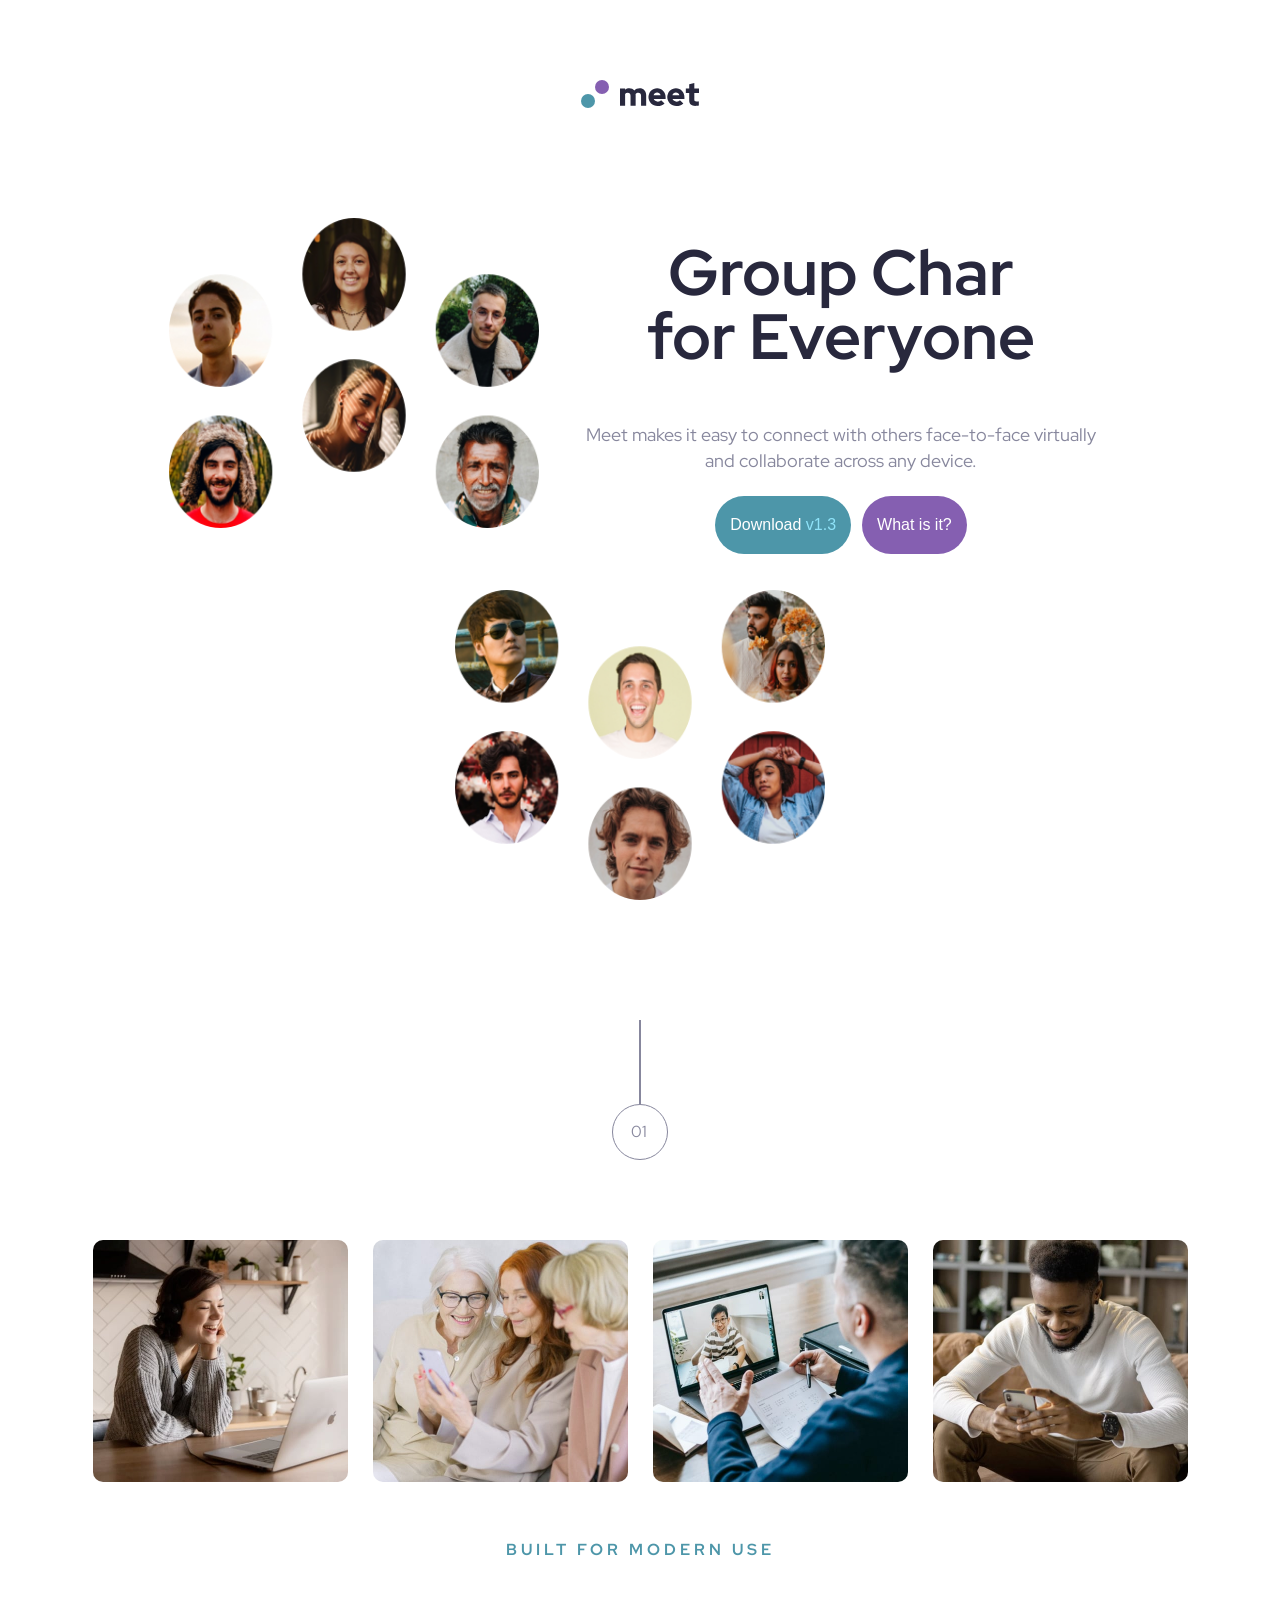
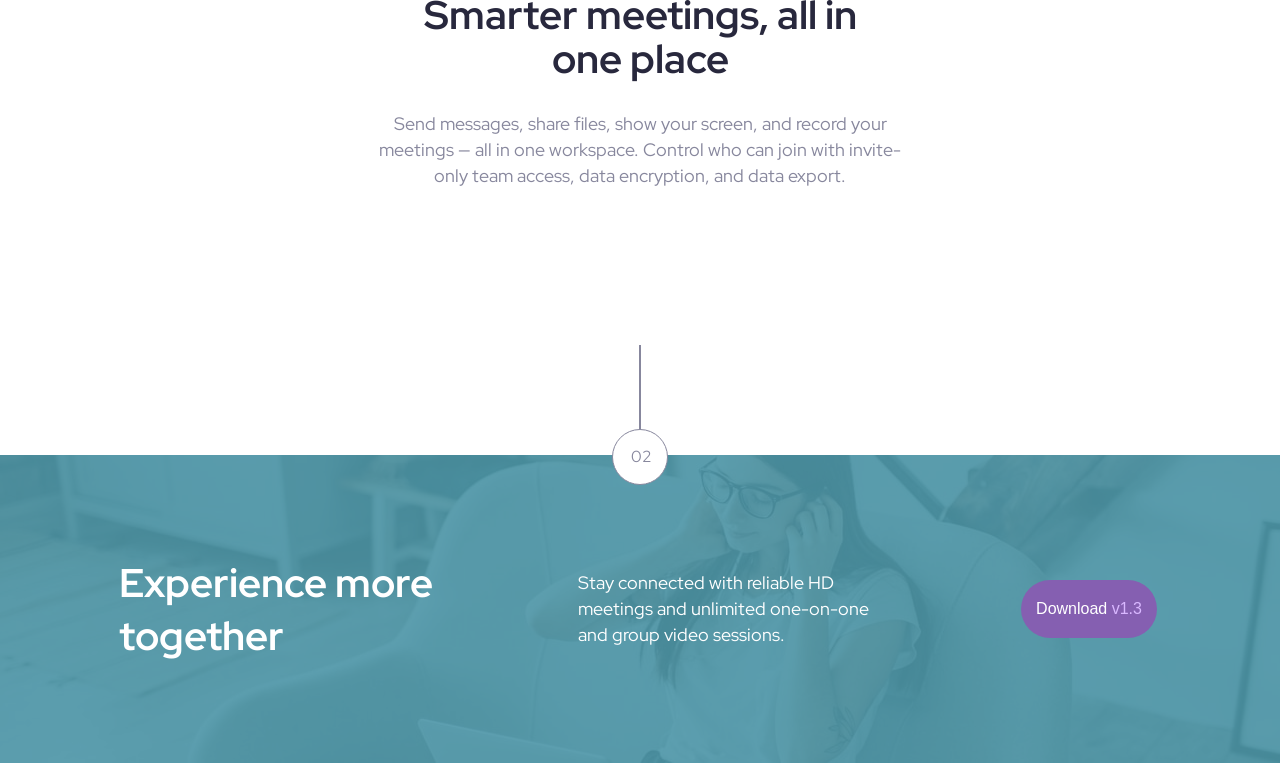
==== index.html @ e16676ee "meet landing page" ====
<!DOCTYPE html>
<html lang="en">
<head>
  <meta charset="UTF-8">
  <meta name="viewport" content="width=device-width, initial-scale=1.0">

  <link rel="icon" type="image/png" sizes="32x32" href="./assets/favicon-32x32.png">
  <link rel="stylesheet" href="./styles.css"></link>
  <link href='https://fonts.googleapis.com/css?family=Red Hat Display' rel='stylesheet'>  
  <title>Frontend Mentor | Meet landing page</title>
</head>
<body>
  <section class="header">
    <div class="logo">
      <img class="logo-img" src="./assets/logo.svg" alt="Logo"/>
    </div>
    <div class="hidden-img-container">
      <img class="hidden-img" src="./assets/tablet/image-hero.png" alt="image profiles">
    </div>
    <div class="flex">
      <div class="img-cover">
        <img class="img-hero-left img" src="./assets/desktop/image-hero-left.png" alt="image profiles left"/>
      </div>
      <div class="title">
        <h1>Group Char <br>for Everyone</h1>
        <p class="header-quote"> Meet makes it easy to connect with others face-to-face virtually and collaborate across any device.</p>
        <div class="button">
          <button class="button-hero-left" type="button">Download <span class="version">v1.3</span></button>
          <button class="button-hero-right" type="button">What is it?</button>
        </div>
      </div>
      <div class="img-cover">
        <img class="img-hero-right img" src="./assets/desktop/image-hero-right.png" alt="image profiles right"/>
      </div>
    </div>
  </section>

  <div class="circle">
    <div class="vertical"></div>
    <div class="inner-circle"><p class="circle-text">01</p></div>
  </div>

  <section class="gallary-container">
    <div class="img-item">
      <img class="img-gallary" src="./assets/desktop/image-woman-in-videocall.jpg" alt="image of a woman in video call"/>
    </div>
    <div class="img-item">
      <img class="img-gallary" src="./assets/desktop/image-women-videochatting.jpg" alt="image of a women in video chatting"/>
    </div>
    <div class="img-item">
      <img class="img-gallary" src="./assets/desktop/image-men-in-meeting.jpg" alt="image of a men in a meeting"/>
    </div>
    <div class="img-item">
      <img class="img-gallary" src="./assets/desktop/image-man-texting.jpg" alt="image of a man texting"/>
    </div>
  </section>

  <section class="last">
    <p class="last-quote">BUILT FOR MODERN USE</p>
    <h2>Smarter meetings, all in one place</h2>
    <p class="content">Send messages, share files, show your screen, and record your meetings — all in one workspace. Control who can join with invite-only team access, data encryption, and data export.</p>
  </section>

  <div class="circle circle-two">
    <div class="vertical"></div>
    <div class="inner-circle"><p class="circle-text">02</p></div>
  </div>

  <footer id="footer">
    <div class="footer-container">
      <p class="footer-title">Experience more together</p>
      <p class="footer-quote">Stay connected with reliable HD meetings and unlimited one-on-one and group video sessions.</p>
      <div>
        <button type="button" class="footer-button">Download <span class="footer-version">v1.3</span></button>
      </div>
    </div>
  </footer>
</body>
</html>
---- styles.css ----
*{
    box-sizing: border-box;
}
body {
    margin: 0;
    font-family: 'Red Hat Display';
}
.logo {
    width: 119px;
    height: 28px;
    margin: 80px auto;
}
.hidden-img {
    display: none;
}
.flex {
    display: flex;
    justify-content: center;
    flex-wrap: wrap;
    align-items: center;
    gap: 32px;
}
.img-cover {
    width: 370px;
    height: 310px;
}
.img {
    width: 100%;
    height: 100%;
}
.title {
    width: 540px;
    text-align: center;
}
h1 {
    font-size: 64px;
    line-height: 64px;
    color: #28283D;
    width: 445px;
    margin-left: auto;
    margin-right: auto;
    font-weight: bold;
}
.header-quote {
    font-size: 18px;
    color: #87879D;
    line-height: 26px;
    width: 540px;
    text-align: center;
}
button {
    border: none;
    border-radius: 30px;
    color: #ffffff;
    padding: 15px;
    margin: 4px;
    width: 193;
    height: 58px;
    font-size: 16px;
    line-height: 26px;
    text-align: left;
    vertical-align: top;
}
.button-hero-left{
    background-color: #4D96A9;
}
.button-hero-right, .footer-button {
    background-color: #855FB1;
}
button:hover {
    cursor: pointer;
}
.button-hero-left:hover {
    background-color: #71C0D4;
}
.button-hero-right:hover, .footer-button:hover {
    background-color: #B18BDD;
}
.version {
    color: #8FE3F9
}
.footer-version {
    color: #D9B8FF
}
.circle {
    margin: 120px auto 80px auto;
}

.inner-circle {
    width: 56px;
    height: 56px;
    border: 1px solid #87879D;
    border-radius: 10000px;
    margin: auto;
    background-color: #ffffff;
}
.vertical {
    height: 84px;
    border: 1px solid #87879D;
    margin: auto;
    background-color: #87879D;
    width: 1px;
}
.circle-text {
    font-size: 16px;
    color: #87879D;
    width: 18px;
    line-height: 26px;
    margin: 25% auto;
}
.gallary-container {
    display: flex;
    flex-wrap: wrap;
    justify-content: center;
    gap: 25px;
    align-items: center;
}
.img-gallary {
    width: 100%;
    height: 242px;
    border-radius: 10px;
}
.last {
    width: 540px;
    height: 288px;
    margin: 50px auto;
}
.last-quote {
    font-size: 16px;
    line-height: 26px;
    letter-spacing: 4px;
    color: #4D96A9;
    text-align: center;
    font-weight: bold;
    margin-top: 0;
}
h2 {
    width: 445px;
    font-size: 40px;
    line-height: 44px;
    font-weight: bold;
    color: #28283D;
    text-align: center;
    margin: 30px auto;
}
.content {
    width: 540px;
    font-size: 18px;
    line-height: 26px;
    color: #87879D;
    text-align: center;
    margin-bottom: 0;
}
.circle-two {
    position: relative;
    margin-bottom: -30px;
    z-index: 99999;
}
#footer {
    background-image: url("./assets/desktop/image-footer.jpg");
    height: 308px;
}
.footer-container {
    display: flex;
    flex-wrap: wrap;
    justify-content: space-evenly;
    align-items: center;
    height: 308px;
    background-color: hsl(192, 37%, 48%, 0.9);
    margin-bottom: 0;
}
.footer-title {
    width: 340px;
    font-size: 40px;
    text-align: left;
    font-weight: bold;
    color: #ffffff;
}
.footer-quote {
    width: 320px;
    font-size: 18px;
    line-height: 26px;
    vertical-align: top;
    color: #ffffff;
    text-align: left;
}
@media (max-width: 768px) {
    #footer {
        background-image: url(./assets/tablet/image-footer.jpg);
    }

    .hidden-img{
        display: block;
        max-width: 100%;
        margin-bottom: 50px;
    }
    .img-cover {
        display: none;
    }
    .flex , h1, .header-quote{
        width: 100%;
        max-width: 100%;
    }
    .img-gallary {
        width: 151px;
        height: 143px;
    }
    .last, .last-quote, h2 {
        max-width: 100%;
    }
    .content {
        max-width: 100%;
        width: 100%;
    }
    .footer-container {
        flex-direction: column;
    }
    #footer, .footer-container {
        height: auto;
    }
    .footer-button, .footer-title, .footer-quote {
        max-width: 100%;
        text-align: center;
    }

}
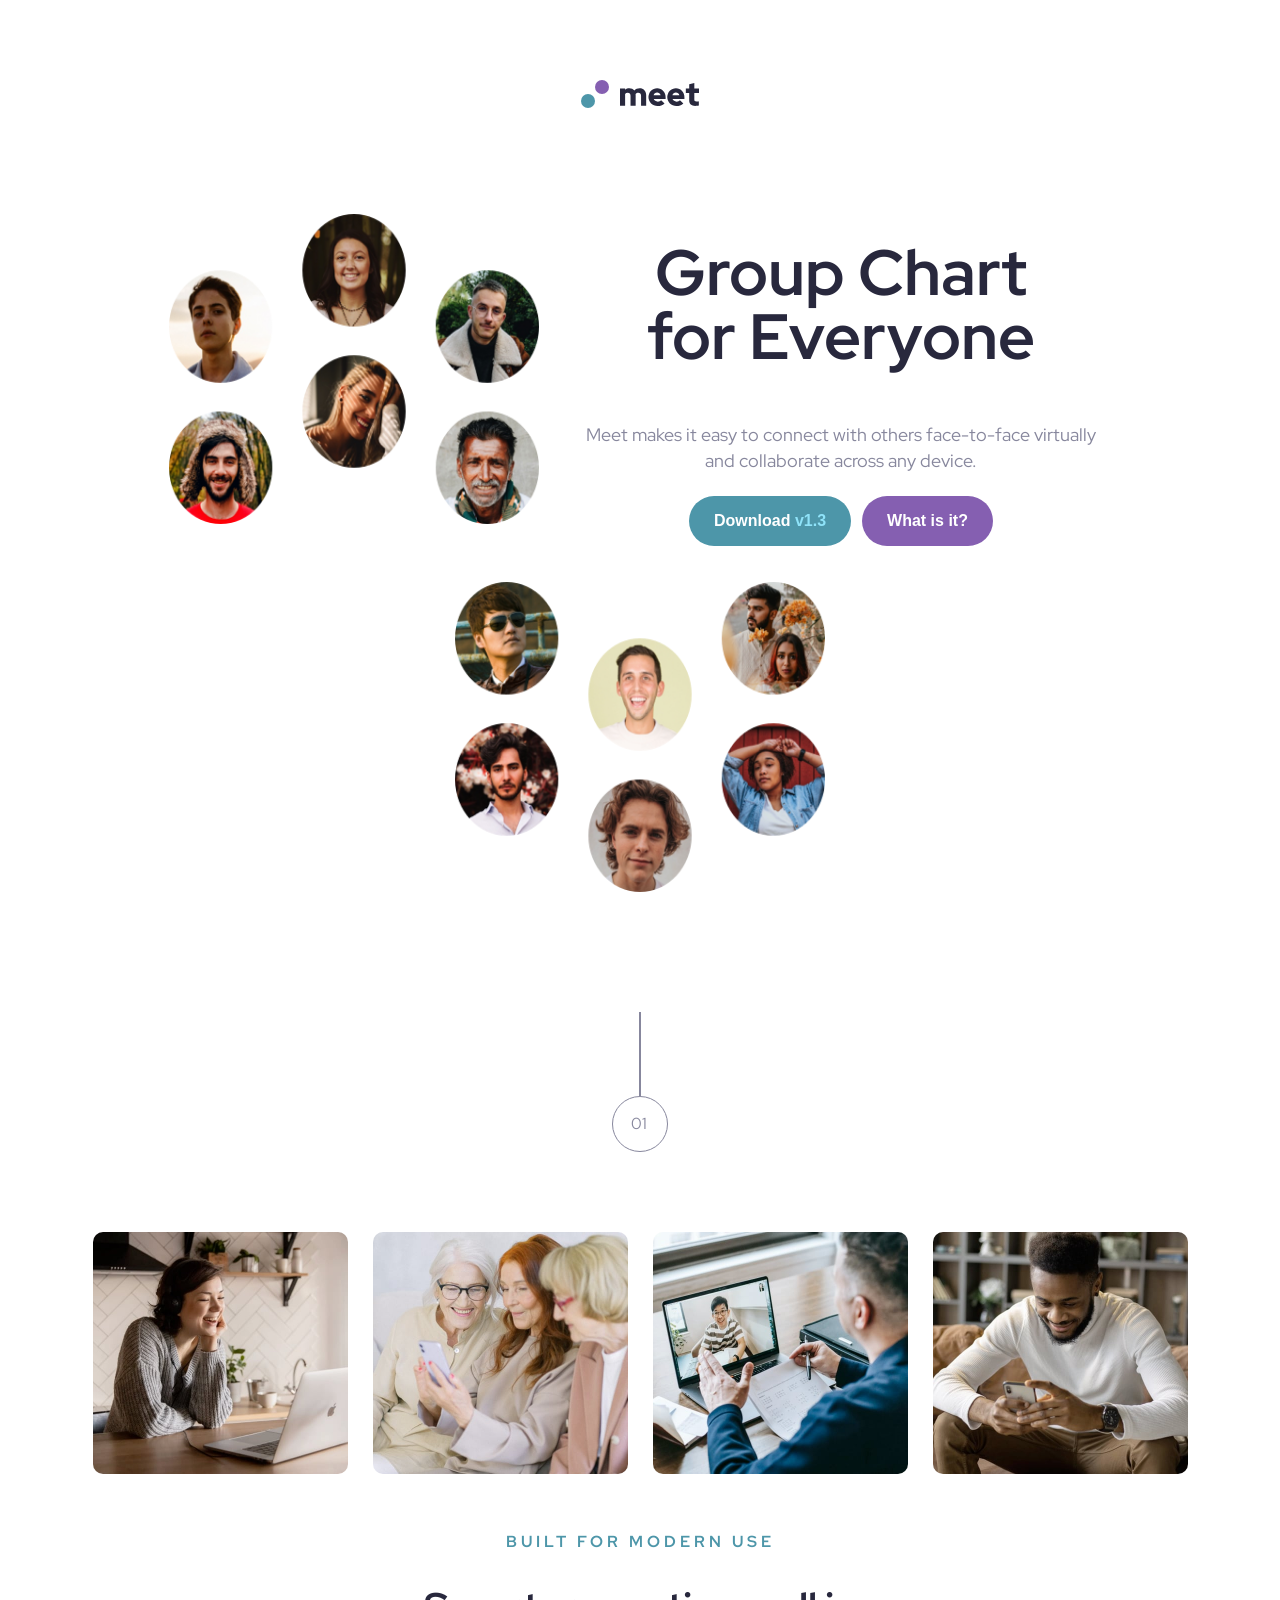
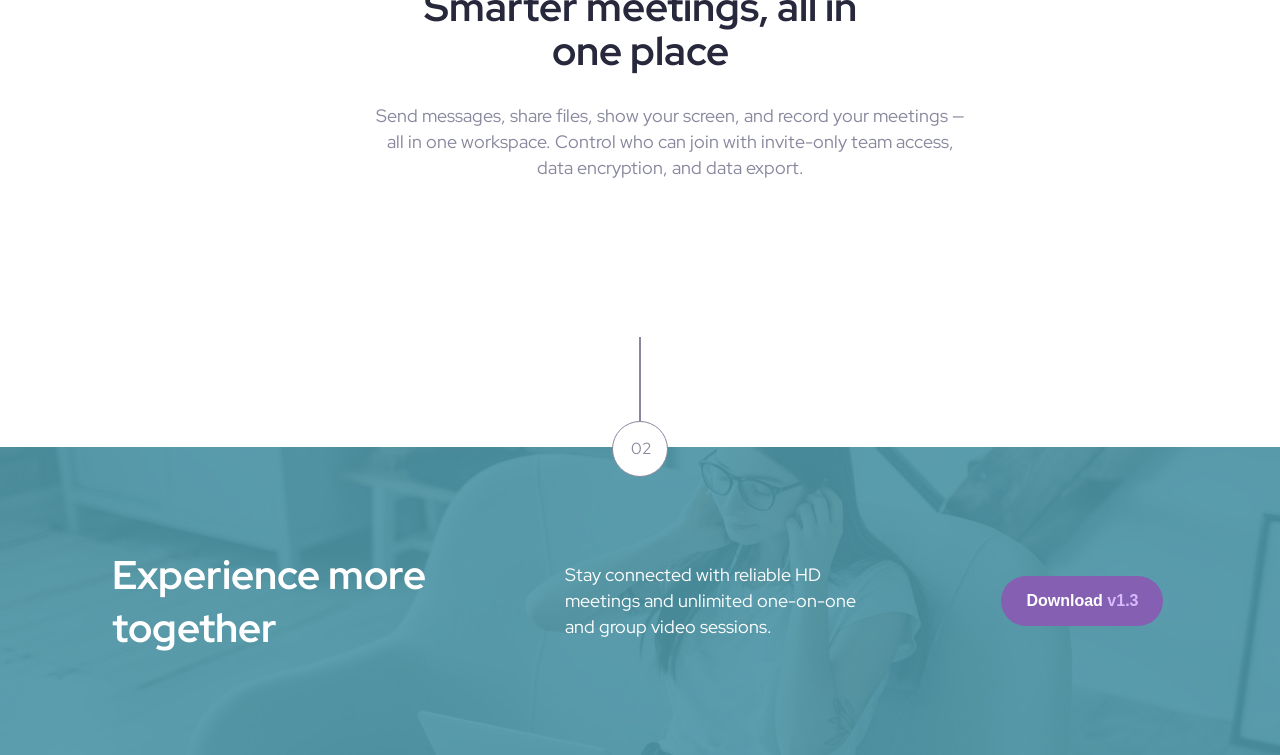
==== commit 34fe1aac: "update on styling" ====
--- a/index.html
+++ b/index.html
@@ -22,7 +22,7 @@
         <img class="img-hero-left img" src="./assets/desktop/image-hero-left.png" alt="image profiles left"/>
       </div>
       <div class="title">
-        <h1>Group Char <br>for Everyone</h1>
+        <h1>Group Chart for Everyone</h1>
         <p class="header-quote"> Meet makes it easy to connect with others face-to-face virtually and collaborate across any device.</p>
         <div class="button">
           <button class="button-hero-left" type="button">Download <span class="version">v1.3</span></button>
@@ -70,9 +70,9 @@
     <div class="footer-container">
       <p class="footer-title">Experience more together</p>
       <p class="footer-quote">Stay connected with reliable HD meetings and unlimited one-on-one and group video sessions.</p>
-      <div>
+      <p>
         <button type="button" class="footer-button">Download <span class="footer-version">v1.3</span></button>
-      </div>
+      </p>
     </div>
   </footer>
 </body>
--- a/styles.css
+++ b/styles.css
@@ -15,8 +15,8 @@
 }
 .flex {
     display: flex;
+    flex-wrap: wrap;
     justify-content: center;
-    flex-wrap: wrap;
     align-items: center;
     gap: 32px;
 }
@@ -49,17 +49,17 @@
     text-align: center;
 }
 button {
+    font-size: 16px;
+    line-height: 26px;
     border: none;
-    border-radius: 30px;
+    border-radius: 25px;
     color: #ffffff;
-    padding: 15px;
     margin: 4px;
-    width: 193;
-    height: 58px;
-    font-size: 16px;
-    line-height: 26px;
-    text-align: left;
+    height: 50px;
+    text-align: center;
     vertical-align: top;
+    padding: 0 25px 0 25px;
+    font-weight: bold;
 }
 .button-hero-left{
     background-color: #4D96A9;
@@ -144,7 +144,7 @@
     margin: 30px auto;
 }
 .content {
-    width: 540px;
+    width: 600px;
     font-size: 18px;
     line-height: 26px;
     color: #87879D;
@@ -154,7 +154,7 @@
 .circle-two {
     position: relative;
     margin-bottom: -30px;
-    z-index: 99999;
+    z-index: 1;
 }
 #footer {
     background-image: url("./assets/desktop/image-footer.jpg");
@@ -184,15 +184,17 @@
     color: #ffffff;
     text-align: left;
 }
-@media (max-width: 768px) {
+@media (max-width: 768px){
     #footer {
         background-image: url(./assets/tablet/image-footer.jpg);
+        background-repeat: no-repeat;
+        background-size: cover;
     }
 
     .hidden-img{
         display: block;
         max-width: 100%;
-        margin-bottom: 50px;
+        margin-bottom: 40px;
     }
     .img-cover {
         display: none;
@@ -200,6 +202,14 @@
     .flex , h1, .header-quote{
         width: 100%;
         max-width: 100%;
+    }
+    h1 {
+        width: 80%;
+    }
+    .header-quote {
+        width: 90%;
+        margin: auto;
+        margin-bottom: 50px;
     }
     .img-gallary {
         width: 151px;
@@ -214,13 +224,41 @@
     }
     .footer-container {
         flex-direction: column;
+        justify-content: center;
     }
     #footer, .footer-container {
-        height: auto;
-    }
+        height: 500px;
+    }
+
     .footer-button, .footer-title, .footer-quote {
-        max-width: 100%;
         text-align: center;
-    }
-
+        max-width: 100%;
+    }
+    .footer-quote {
+        width: 75%;
+        margin-top: 0;
+    }
+}
+@media (max-width: 400px) {
+    h1 {
+        width: 80%;
+        font-size: 50px;
+    }
+    .button {
+        display: flex;
+        justify-content: center;
+        flex-direction: column;
+        align-items: center;
+        gap: 15px;
+    }
+    .last {
+        max-width: 90%;
+    }
+    .content {
+        max-width: 95%;
+        margin: auto;
+    }
+    #footer {
+        background-image: url(./assets/mobile/image-footer.jpg);
+    }
 }
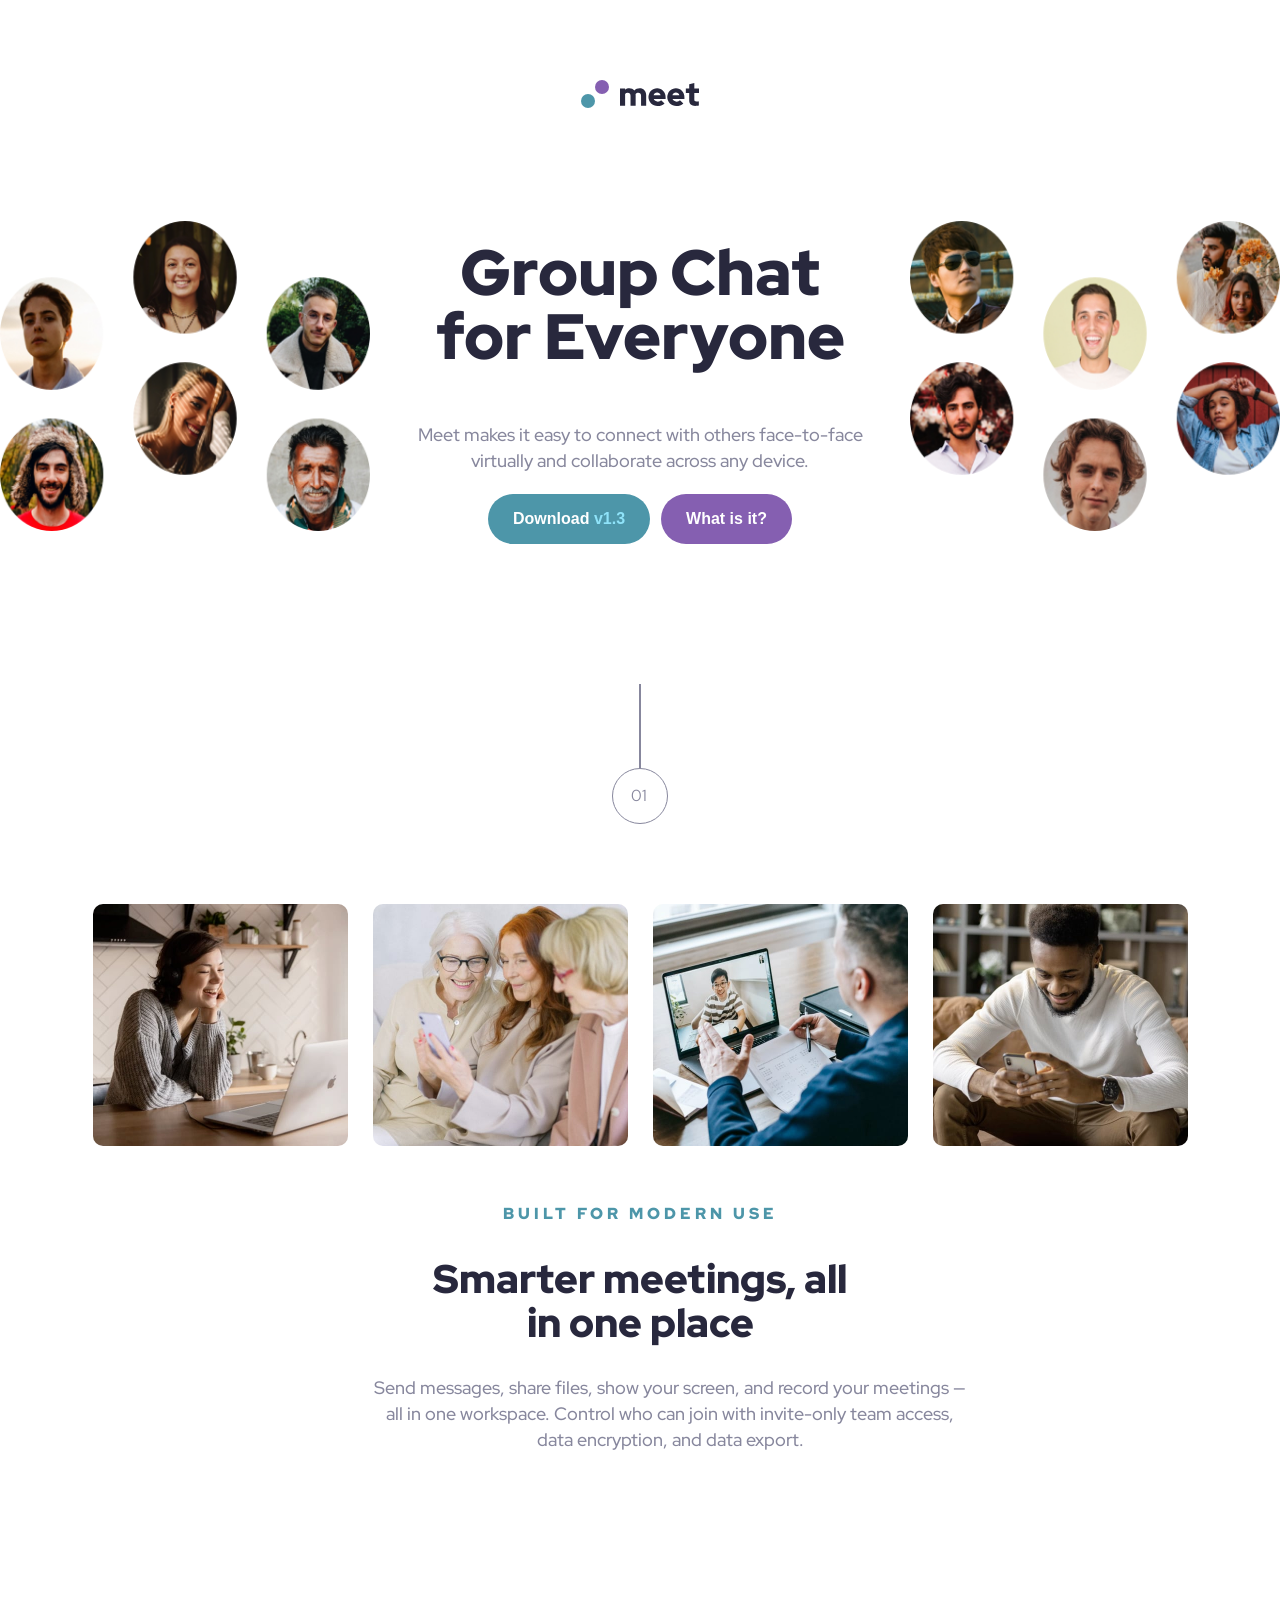
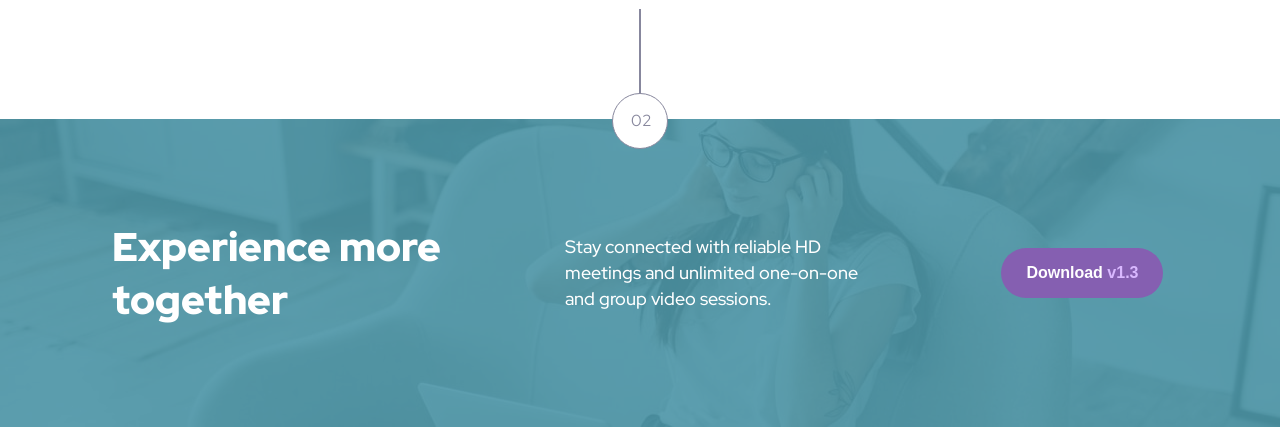
==== commit 1ca81da5: "update on styling" ====
--- a/index.html
+++ b/index.html
@@ -22,12 +22,12 @@
         <img class="img-hero-left img" src="./assets/desktop/image-hero-left.png" alt="image profiles left"/>
       </div>
       <div class="title">
-        <h1>Group Chart for Everyone</h1>
+        <h1>Group Chat for Everyone</h1>
         <p class="header-quote"> Meet makes it easy to connect with others face-to-face virtually and collaborate across any device.</p>
-        <div class="button">
+        <p class="button">
           <button class="button-hero-left" type="button">Download <span class="version">v1.3</span></button>
           <button class="button-hero-right" type="button">What is it?</button>
-        </div>
+        </p>
       </div>
       <div class="img-cover">
         <img class="img-hero-right img" src="./assets/desktop/image-hero-right.png" alt="image profiles right"/>
@@ -57,7 +57,7 @@
 
   <section class="last">
     <p class="last-quote">BUILT FOR MODERN USE</p>
-    <h2>Smarter meetings, all in one place</h2>
+    <h2 class="slogan">Smarter meetings, all in one place</h2>
     <p class="content">Send messages, share files, show your screen, and record your meetings — all in one workspace. Control who can join with invite-only team access, data encryption, and data export.</p>
   </section>
 
--- a/styles.css
+++ b/styles.css
@@ -15,11 +15,11 @@
 }
 .flex {
     display: flex;
-    flex-wrap: wrap;
-    justify-content: center;
+    flex-wrap: inherit;
+    justify-content: space-between;
     align-items: center;
-    gap: 32px;
-}
+}
+
 .img-cover {
     width: 370px;
     height: 310px;
@@ -35,17 +35,21 @@
 h1 {
     font-size: 64px;
     line-height: 64px;
+    font-weight: 900;
     color: #28283D;
     width: 445px;
     margin-left: auto;
     margin-right: auto;
-    font-weight: bold;
-}
+}
+
 .header-quote {
     font-size: 18px;
     color: #87879D;
     line-height: 26px;
+    font-weight: 500;
     width: 540px;
+    max-width: 90%;
+    margin: auto;
     text-align: center;
 }
 button {
@@ -110,7 +114,6 @@
 }
 .gallary-container {
     display: flex;
-    flex-wrap: wrap;
     justify-content: center;
     gap: 25px;
     align-items: center;
@@ -131,14 +134,14 @@
     letter-spacing: 4px;
     color: #4D96A9;
     text-align: center;
-    font-weight: bold;
+    font-weight: 900;
     margin-top: 0;
 }
 h2 {
     width: 445px;
     font-size: 40px;
     line-height: 44px;
-    font-weight: bold;
+    font-weight: 900;
     color: #28283D;
     text-align: center;
     margin: 30px auto;
@@ -147,6 +150,7 @@
     width: 600px;
     font-size: 18px;
     line-height: 26px;
+    font-weight: 500;
     color: #87879D;
     text-align: center;
     margin-bottom: 0;
@@ -173,26 +177,35 @@
     width: 340px;
     font-size: 40px;
     text-align: left;
-    font-weight: bold;
+    font-weight: 900;
     color: #ffffff;
 }
 .footer-quote {
     width: 320px;
     font-size: 18px;
+    font-weight: 500;
     line-height: 26px;
     vertical-align: top;
     color: #ffffff;
     text-align: left;
 }
-@media (max-width: 768px){
+@media (min-width: 1200px){
+
+}
+@media (min-width: 767px) and (max-width: 1199px){
     #footer {
         background-image: url(./assets/tablet/image-footer.jpg);
         background-repeat: no-repeat;
         background-size: cover;
     }
+    .flex {
+        justify-content: center;
+        flex-direction: wrap;
+    }
 
     .hidden-img{
         display: block;
+        width: 100%;
         max-width: 100%;
         margin-bottom: 40px;
     }
@@ -211,9 +224,13 @@
         margin: auto;
         margin-bottom: 50px;
     }
+    .gallary-container {
+        flex-wrap: inherit;
+    }
     .img-gallary {
-        width: 151px;
-        height: 143px;
+        width: 164px;
+        height: 156px;
+        width: 100%;
     }
     .last, .last-quote, h2 {
         max-width: 100%;
@@ -239,10 +256,53 @@
         margin-top: 0;
     }
 }
-@media (max-width: 400px) {
+@media  (max-width: 767px){
+    .hidden-img{
+        display: block;
+        width: 100%;
+        max-width: 100%;
+        margin-bottom: 40px;
+    }
+    .flex {
+        justify-content: center;
+        flex-direction: wrap;
+    }
+    .img-cover {
+        display: none;
+    }
     h1 {
         width: 80%;
         font-size: 50px;
+        max-width: 100%;;
+    }
+    .flex{
+        width: 100%;
+        max-width: 100%;
+    }
+    .header-quote {
+        max-width: 100%;
+        width: 90%;
+        margin: auto;
+        margin-bottom: 50px;
+    }
+    .gallary-container {
+        flex-wrap: wrap;
+    }
+    .img-gallary {
+        width: 151px;
+        height: 143px;    
+    }
+    .last-quote, h2 {
+        max-width: 100%;
+    }
+    .content {
+        max-width: 95%;
+        width: 100%;
+        margin: auto;
+    }
+    .footer-container {
+        flex-direction: column;
+        justify-content: center;
     }
     .button {
         display: flex;
@@ -254,11 +314,26 @@
     .last {
         max-width: 90%;
     }
-    .content {
-        max-width: 95%;
-        margin: auto;
-    }
+    #footer, .footer-container {
+        height: 500px;
+    }
+
+    .footer-button, .footer-title, .footer-quote {
+        text-align: center;
+        max-width: 100%;
+    }
+    .footer-quote {
+        width: 75%;
+        margin-top: 0;
+    }
+
     #footer {
         background-image: url(./assets/mobile/image-footer.jpg);
+        background-size: cover;
+    }
+}
+@media (max-width: 375px){
+    .circle-two {
+        margin-top: 50%;
     }
 }
